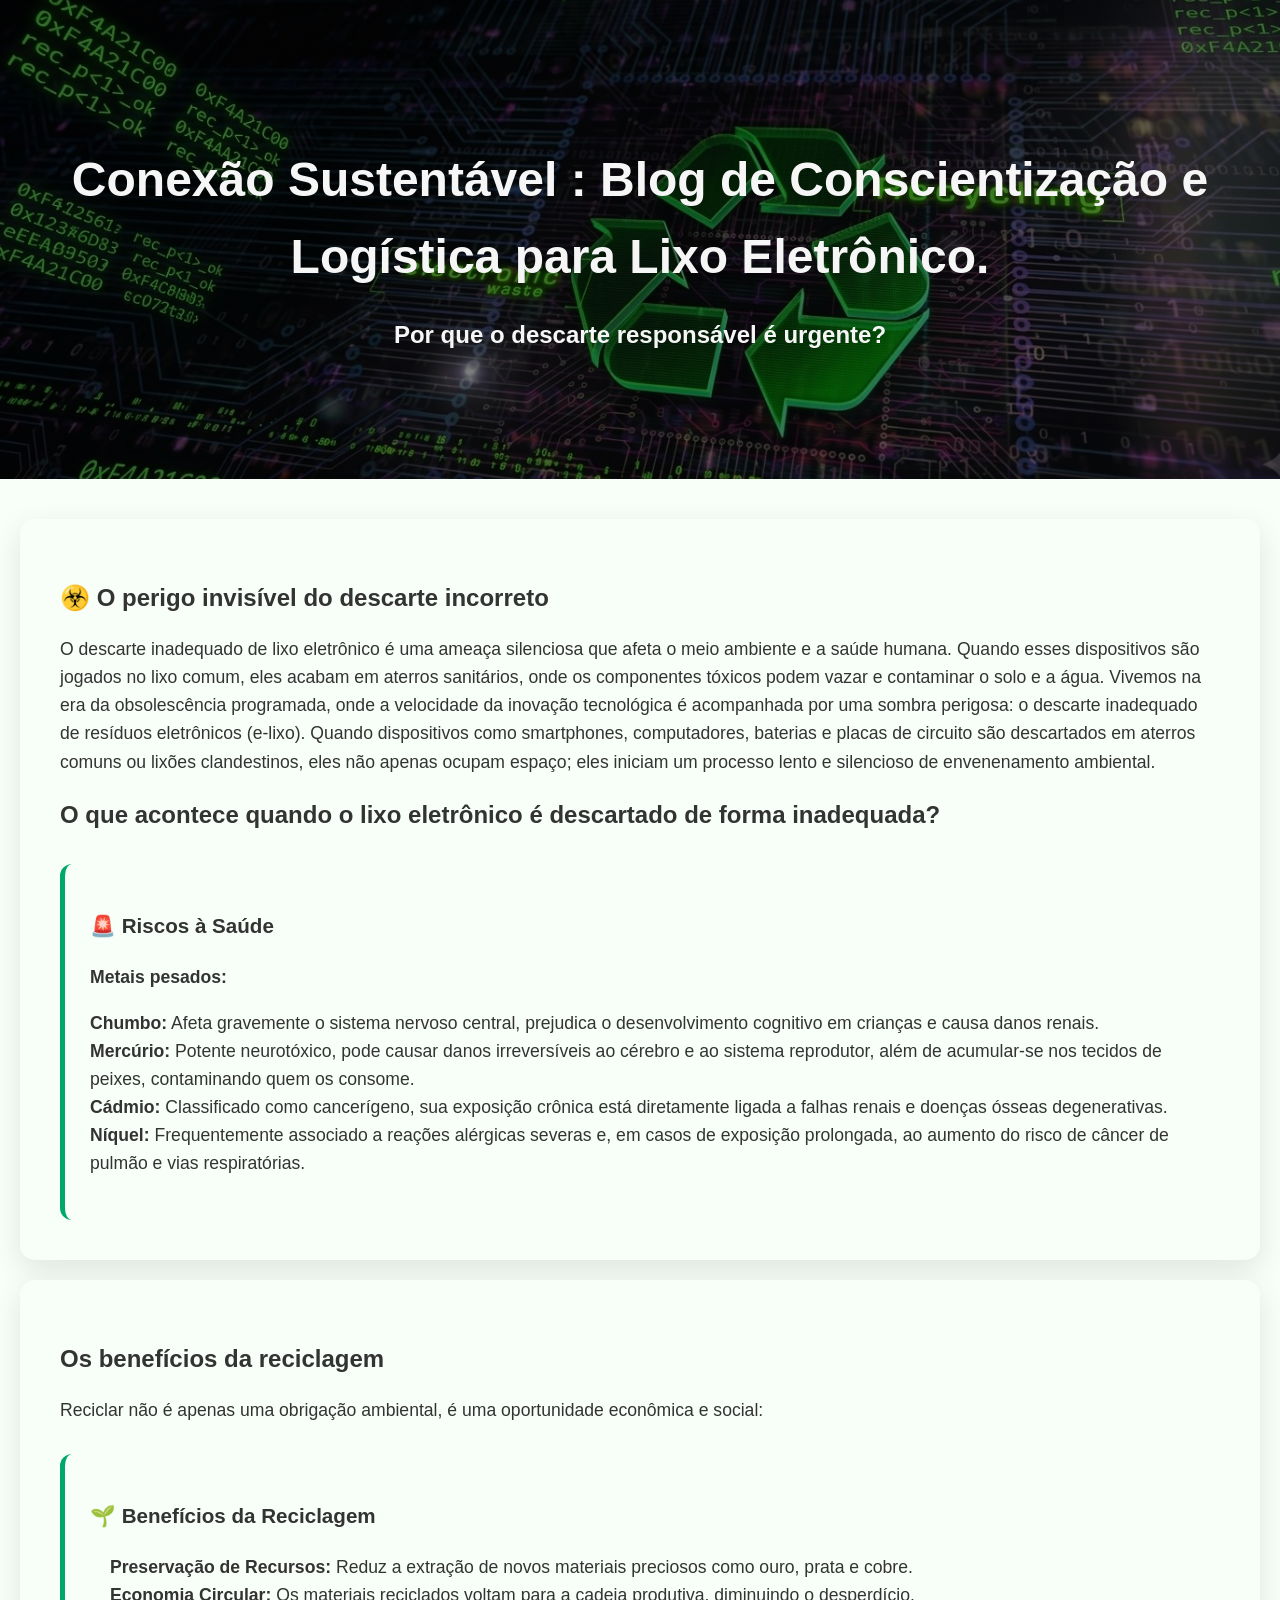
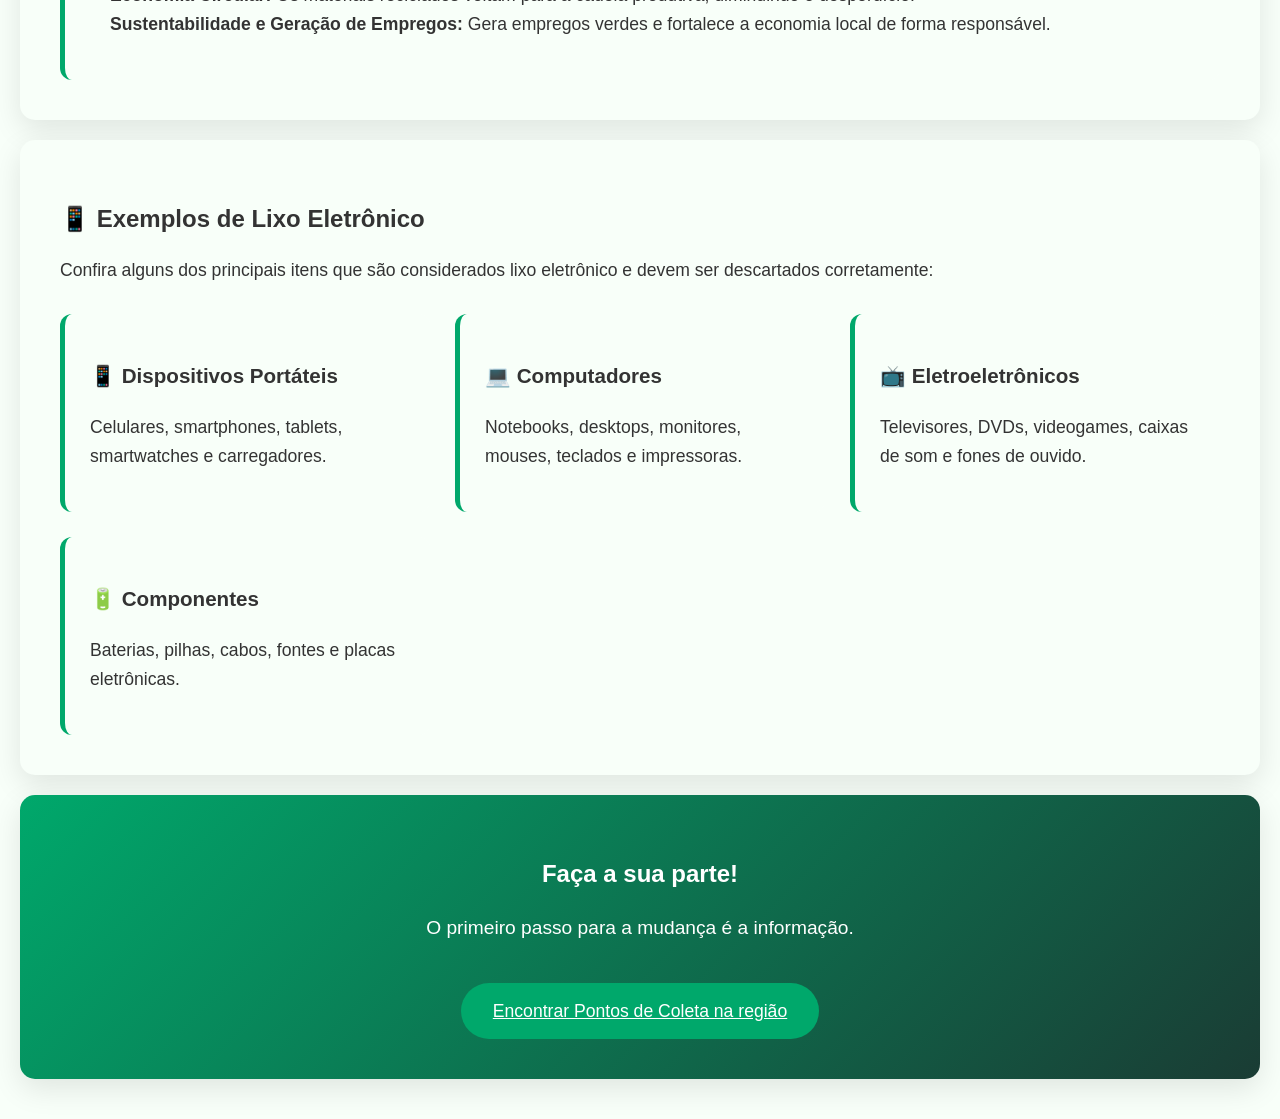
==== index.html @ 5c156427 "Rename main.html to index.html" ====
<!DOCTYPE html>
<html lang="pt-BR">
<head>
    <meta charset="UTF-8">
    <meta name="viewport" content="width=device-width, initial-scale=1.0">
    <link rel="stylesheet" href="style.css">
    <title>O Caminho do Eletrônico</title>
</head>
<body>
    <header>
        <h1>Conexão Sustentável : Blog de Conscientização e Logística para Lixo Eletrônico. </h1>
        <h2>Por que o descarte responsável é urgente?</h2>
    </header>

    <div class="container">

        <!-- Perigo Invisível -->
        <div class="section">
            <h2> ☣️ O perigo invisível do descarte incorreto</h2>
            <p>O descarte inadequado de lixo eletrônico é uma ameaça silenciosa que afeta o meio ambiente e a saúde humana. Quando esses dispositivos são jogados no lixo comum, eles acabam em aterros sanitários, onde os componentes tóxicos podem vazar e contaminar o solo e a água. Vivemos na era da obsolescência programada, onde a velocidade da inovação tecnológica é acompanhada por uma sombra perigosa: o descarte inadequado de resíduos eletrônicos (e-lixo). Quando dispositivos como smartphones, computadores, baterias e placas de circuito são descartados em aterros comuns ou lixões clandestinos, eles não apenas ocupam espaço; eles iniciam um processo lento e silencioso de envenenamento ambiental.</p>
            <h2>O que acontece quando o lixo eletrônico é descartado de forma inadequada?</h2>
            <p></p>
            <div class="card-grid">
                <div class="card" style="grid-column: 1 / -1;">
                    <h3>🚨 Riscos à Saúde</h3>
                    <p><strong>Metais pesados:</strong></p>
                    <ul>
                        <li><strong>Chumbo:</strong> Afeta gravemente o sistema nervoso central, prejudica o desenvolvimento cognitivo em crianças e causa danos renais.</li>
                        <li><strong>Mercúrio:</strong> Potente neurotóxico, pode causar danos irreversíveis ao cérebro e ao sistema reprodutor, além de acumular-se nos tecidos de peixes, contaminando quem os consome.</li>
                        <li><strong>Cádmio:</strong> Classificado como cancerígeno, sua exposição crônica está diretamente ligada a falhas renais e doenças ósseas degenerativas.</li>
                        <li><strong>Níquel:</strong> Frequentemente associado a reações alérgicas severas e, em casos de exposição prolongada, ao aumento do risco de câncer de pulmão e vias respiratórias.</li>
                    </ul>
                    </p>
                </div>
            </div>
        </div>

        <!-- Benefícios da Reciclagem - -->
        <div class="section">
            <h2>Os benefícios da reciclagem</h2>
            <p>Reciclar não é apenas uma obrigação ambiental, é uma oportunidade econômica e social:</p>
            
            <div class="card-grid">
                <div class="card" style="grid-column: 1 / -1;">
                    <h3>🌱 Benefícios da Reciclagem</h3>
                    <ul style="margin-top: 15px; padding-left: 20px;">
                        <li><strong>Preservação de Recursos:</strong> Reduz a extração de novos materiais preciosos como ouro, prata e cobre.</li>
                        <li><strong>Economia Circular:</strong> Os materiais reciclados voltam para a cadeia produtiva, diminuindo o desperdício.</li>
                        <li><strong>Sustentabilidade e Geração de Empregos:</strong> Gera empregos verdes e fortalece a economia local de forma responsável.</li>
                    </ul>
                </div>
            </div>
        </div>

        <!-- Exemplos de Lixo Eletrônico -->
        <div class="section">
            <h2>📱 Exemplos de Lixo Eletrônico</h2>
            <p>Confira alguns dos principais itens que são considerados lixo eletrônico e devem ser descartados corretamente:</p>
            
            <div class="card-grid">
                <div class="card">
                    <h3>📱 Dispositivos Portáteis</h3>
                    <p>Celulares, smartphones, tablets, smartwatches e carregadores.</p>
                </div>
                <div class="card">
                    <h3>💻 Computadores</h3>
                    <p>Notebooks, desktops, monitores, mouses, teclados e impressoras.</p>
                </div>
                <div class="card">
                    <h3>📺 Eletroeletrônicos</h3>
                    <p>Televisores, DVDs, videogames, caixas de som e fones de ouvido.</p>
                </div>
                <div class="card">
                    <h3>🔋 Componentes</h3>
                    <p>Baterias, pilhas, cabos, fontes e placas eletrônicas.</p>
                </div>
            </div>
        </div>

        <div class="section" style="text-align: center; background: linear-gradient(135deg, #00a86b, #1a3c34); color: white;">
            <h2>Faça a sua parte!</h2>
            <p style="font-size: 1.2rem;">O primeiro passo para a mudança é a informação.</p>
            <a href="https://databrasil.net/empresas/31691529000122-COLEM-CENTRAL-OESTE-DE-COMERCIO-DE-LIXO-ELETRONICO-E-METAIS-LTDA" class="btn" target="_blank" rel="noopener noreferrer">Encontrar Pontos de Coleta na região</a>
        </div>

    </div>
    
</body>
</html>
---- style.css ----
:root {
    --primary: #00a86b;
    --dark: #1a3c34;
    --light: #f8fff9;
}
body {
    font-family: 'Segoe UI', sans-serif;
    margin: 0;
    background: var(--light);
    color: #333;
    line-height: 1.6;
}
header {
    background-image: linear-gradient(rgba(0,0,0,0.5), rgba(0,0,0,0.5)), url('recicle.jpg');
    background-size: cover;       /* Preenche toda a área sem distorcer */
    background-position: center;  /* Centraliza a imagem */
    background-repeat: no-repeat; /* Não repete a imagem */
    color: rgb(247, 246, 246);
    text-align: center;
    padding: 110px 40px;
}
h1 {
    font-size: 3rem;
    margin-bottom: 15px;
    padding: 0 20px;
}
h2 {
    font-size: 1.5rem;
    margin-bottom: 15px;
}
.container {
    max-width: 1400px;
    margin: 0 auto;
    padding: 20px;
}
.section {
    margin: 20px 0;
    padding: 40px;
    background: var(--light);
    border-radius: 15px;
    box-shadow: 0 10px 30px rgba(0,0,0,0.1);
    font-size: 1.1rem;
}
.card-grid {
    display: grid;
    grid-template-columns: repeat(auto-fit, minmax(300px, 1fr));
    gap: 25px;
    margin-top: 30px;
}
.card {
    background: #f8fff9;
    padding: 25px;
    border-radius: 12px;
    border-left: 5px solid var(--primary);
    transition: transform 0.3s ease, box-shadow 0.3s ease;
}

.card:hover {
    transform: translateY(-5px);
    box-shadow: 0 10px 20px rgba(0,0,0,0.1);
}
.icon {
    font-size: 2.5rem;
    color: var(--primary);
    margin-bottom: 15px;
}
.btn {
    background: var(--primary);
    color: white;
    padding: 14px 32px;
    border: none;
    border-radius: 50px;
    font-size: 1.1rem;
    cursor: pointer;
    display: inline-block;
    margin-top: 20px;
    transition: 0.3s;
}
.btn:hover {
    background: #008c59;
    transform: scale(1.05);
}
ul {
    list-style: none;
    padding: 0;
}
.ul li {
    padding: 10px 0;
    position: relative;
    padding-left: 30px;
}
.ul li:before {
    content: "✓";
    color: var(--primary);
    font-weight: bold;
    position: absolute;
    left: 0;
}
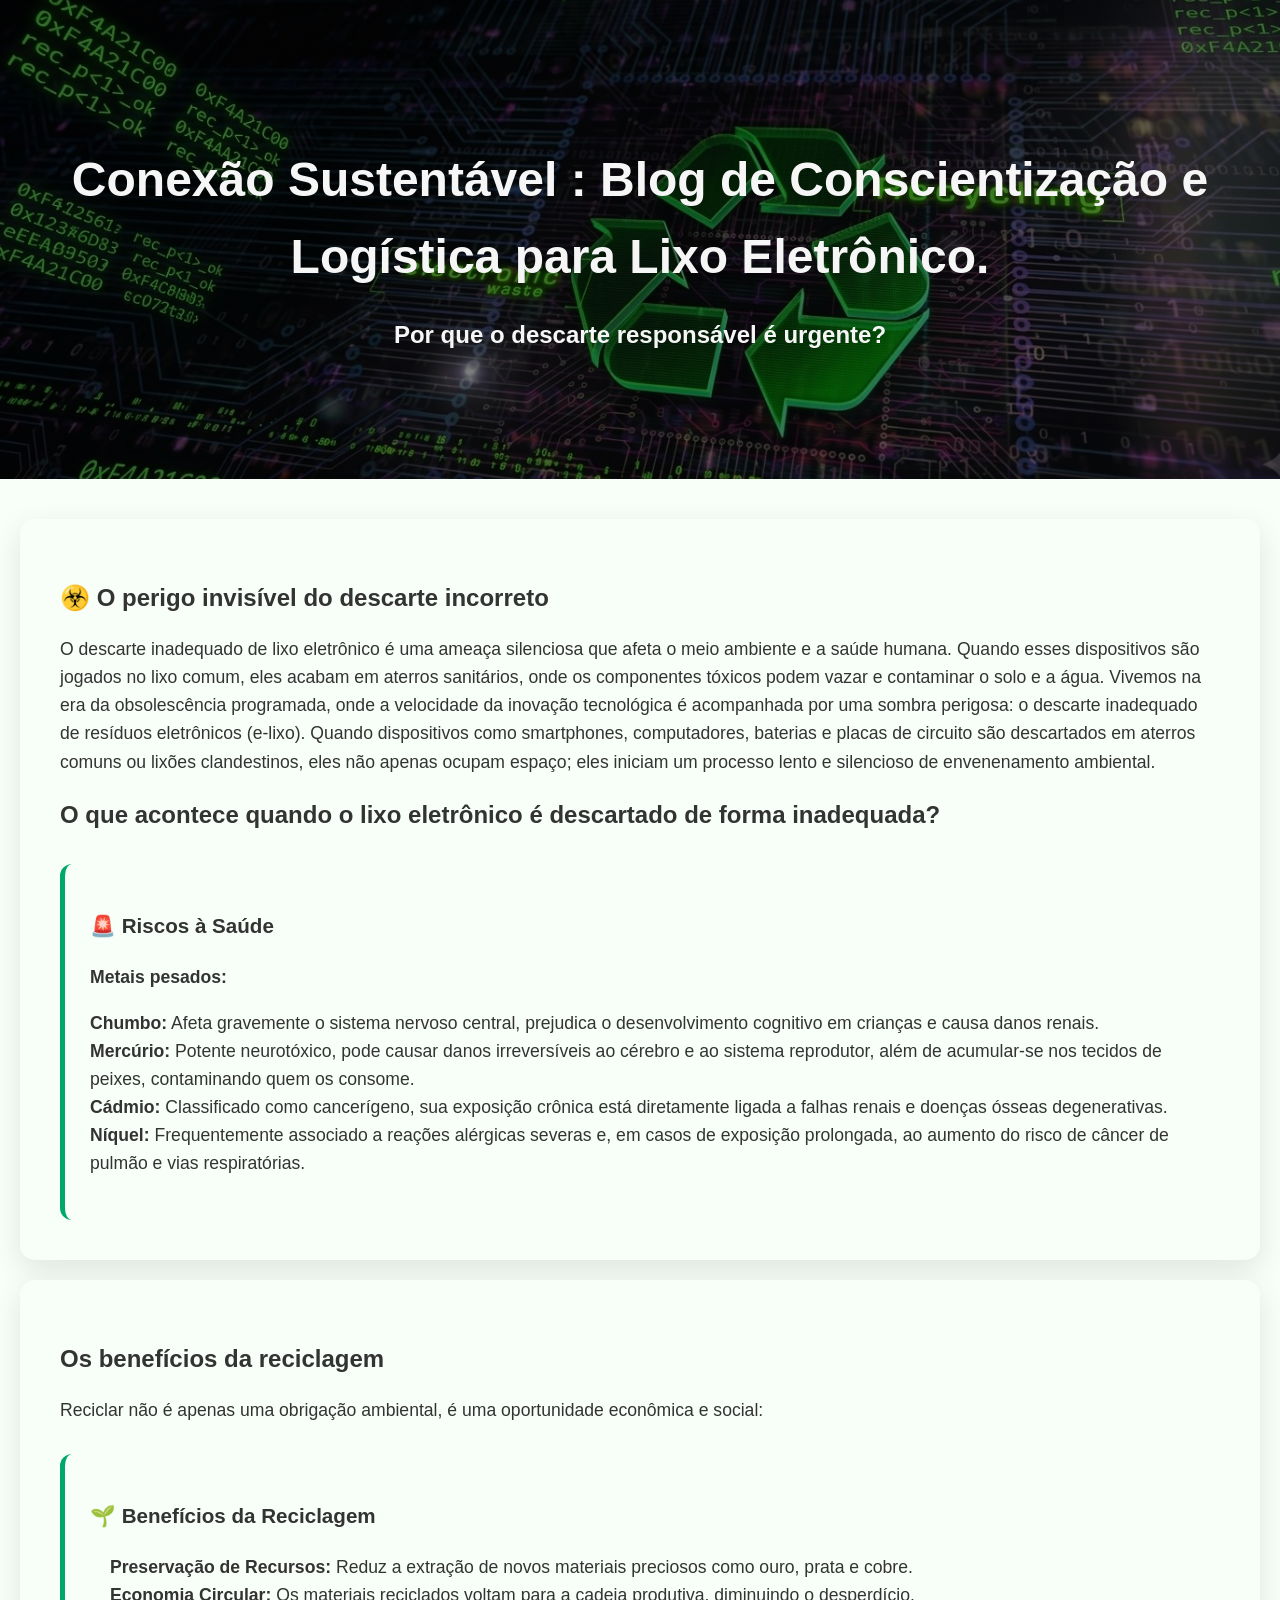
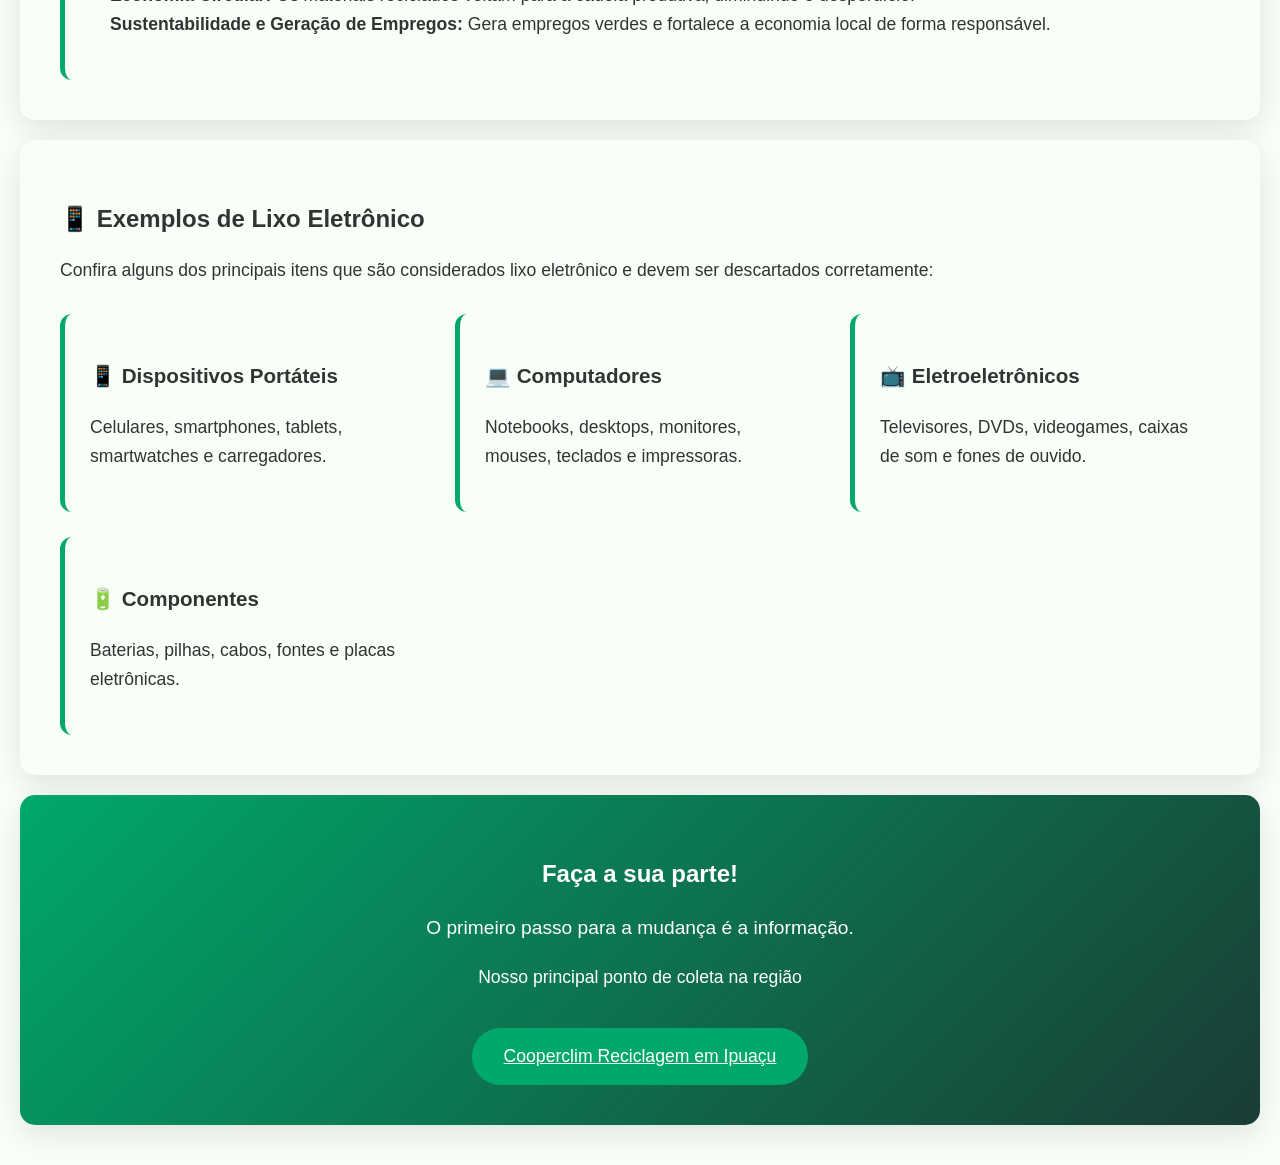
==== commit c8b381eb: "atualização do local de coleta" ====
--- a/index.html
+++ b/index.html
@@ -5,6 +5,16 @@
     <meta name="viewport" content="width=device-width, initial-scale=1.0">
     <link rel="stylesheet" href="style.css">
     <title>O Caminho do Eletrônico</title>
+    <!-- Código do Google Analytics -->
+    <script async src="https://www.googletagmanager.com/gtag/js?id=G-01R3ZZYDB7"></script>
+    <script>
+     window.dataLayer = window.dataLayer || [];
+     function gtag(){dataLayer.push(arguments);}
+     gtag('js', new Date());
+
+     gtag('config', 'G-01R3ZZYDB7');
+    </script>
+
 </head>
 <body>
     <header>
@@ -80,7 +90,8 @@
         <div class="section" style="text-align: center; background: linear-gradient(135deg, #00a86b, #1a3c34); color: white;">
             <h2>Faça a sua parte!</h2>
             <p style="font-size: 1.2rem;">O primeiro passo para a mudança é a informação.</p>
-            <a href="https://databrasil.net/empresas/31691529000122-COLEM-CENTRAL-OESTE-DE-COMERCIO-DE-LIXO-ELETRONICO-E-METAIS-LTDA" class="btn" target="_blank" rel="noopener noreferrer">Encontrar Pontos de Coleta na região</a>
+            <P>Nosso principal ponto de coleta na região</P>
+            <a href="https://www.google.com/maps/place/Cooperclim+Reciclagem/@-26.6267582,-52.4493419,1008m/data=!3m2!1e3!4b1!4m6!3m5!1s0x94e527ba36044575:0xe616c093954995c2!8m2!3d-26.6267582!4d-52.4493419!16s%2Fg%2F11zfn717ww?entry=ttu&g_ep=EgoyMDI2MDYwMy4xIKXMDSoASAFQAw%3D%3D" class="btn" target="_blank" rel="noopener noreferrer">Cooperclim Reciclagem em Ipuaçu</a>
         </div>
 
     </div>
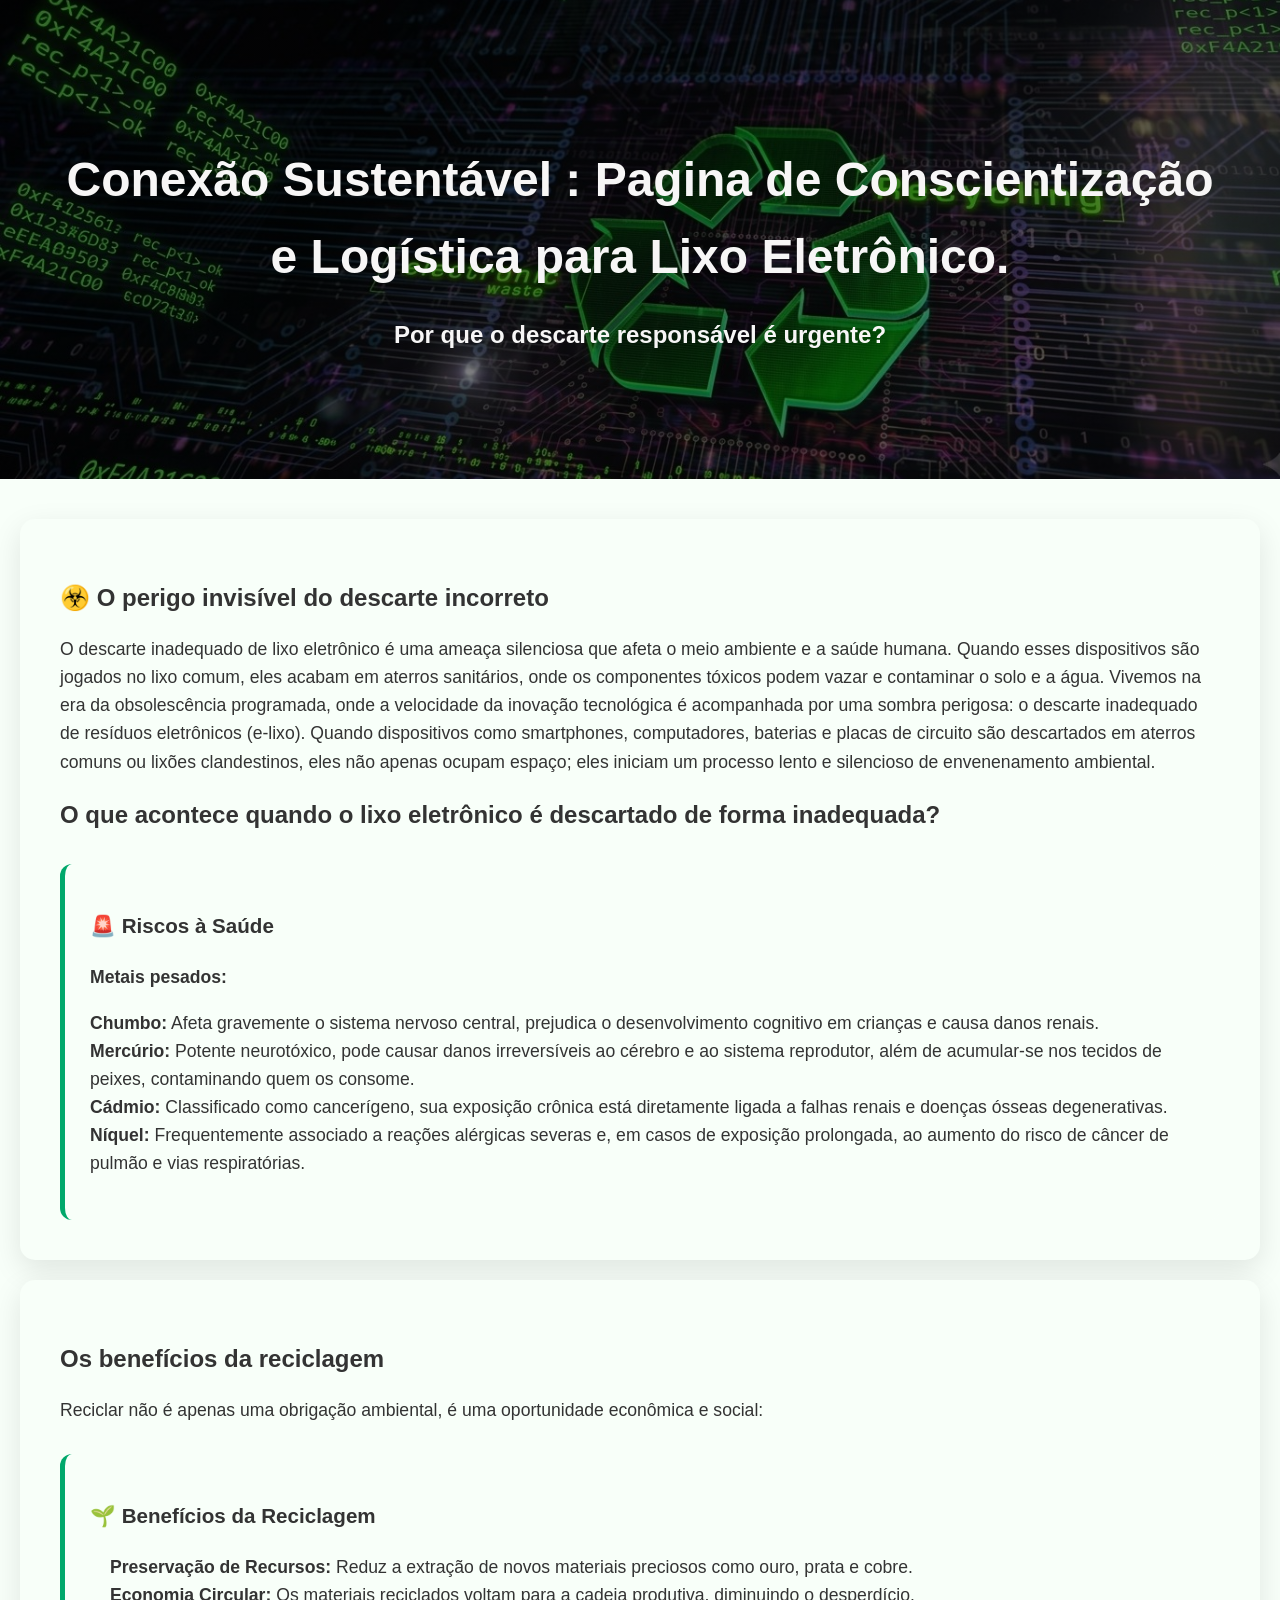
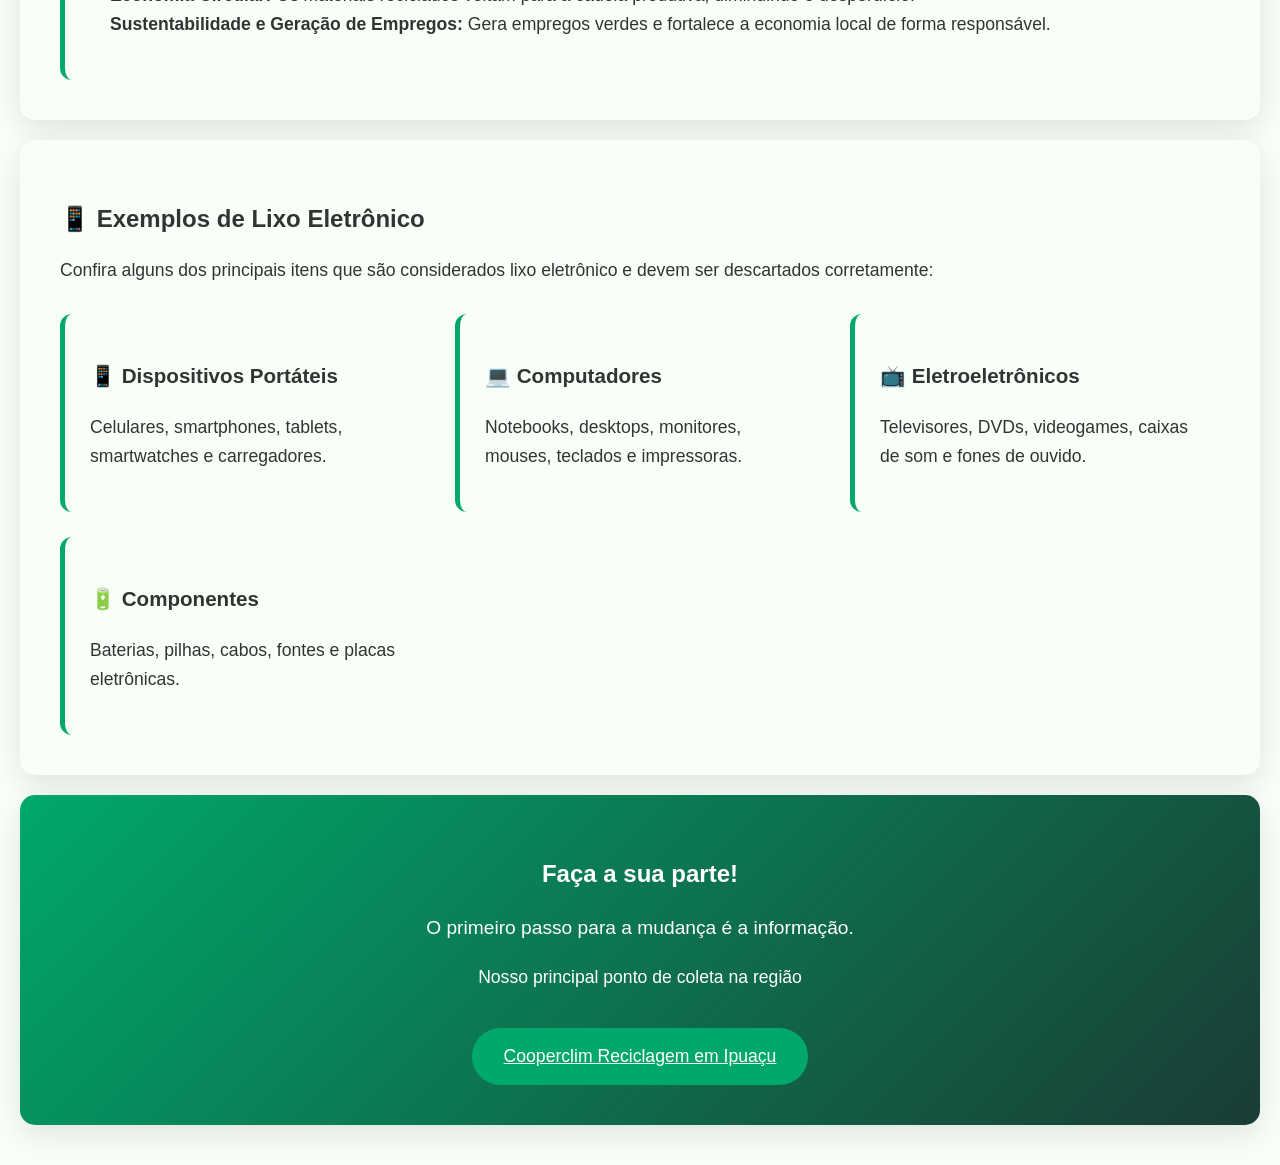
==== commit 6255d6ac: "atualização titulo página" ====
--- a/index.html
+++ b/index.html
@@ -18,7 +18,7 @@
 </head>
 <body>
     <header>
-        <h1>Conexão Sustentável : Blog de Conscientização e Logística para Lixo Eletrônico. </h1>
+        <h1>Conexão Sustentável : Pagina de Conscientização e Logística para Lixo Eletrônico. </h1>
         <h2>Por que o descarte responsável é urgente?</h2>
     </header>
 
--- a/style.css
+++ b/style.css
@@ -13,13 +13,13 @@
 header {
     background-image: linear-gradient(rgba(0,0,0,0.5), rgba(0,0,0,0.5)), url('recicle.jpg');
     background-size: cover;       /* Preenche toda a área sem distorcer */
-    background-position: center;  /* Centraliza a imagem */
+    background-position: center center;  /* Centra imagem */
     background-repeat: no-repeat; /* Não repete a imagem */
     color: rgb(247, 246, 246);
     text-align: center;
     padding: 110px 40px;
 }
-h1 {
+h1 {    
     font-size: 3rem;
     margin-bottom: 15px;
     padding: 0 20px;
@@ -95,4 +95,14 @@
     font-weight: bold;
     position: absolute;
     left: 0;
+}
+@media (max-width: 600px) {
+    header {
+        padding: 60px 20px; /* Reduz o tamanho do header */
+        background-position: center;
+        background-size: cover; 
+    }
+    h1 {
+        font-size: 1.8rem; /* Diminui o texto para caber melhor */
+    }
 }
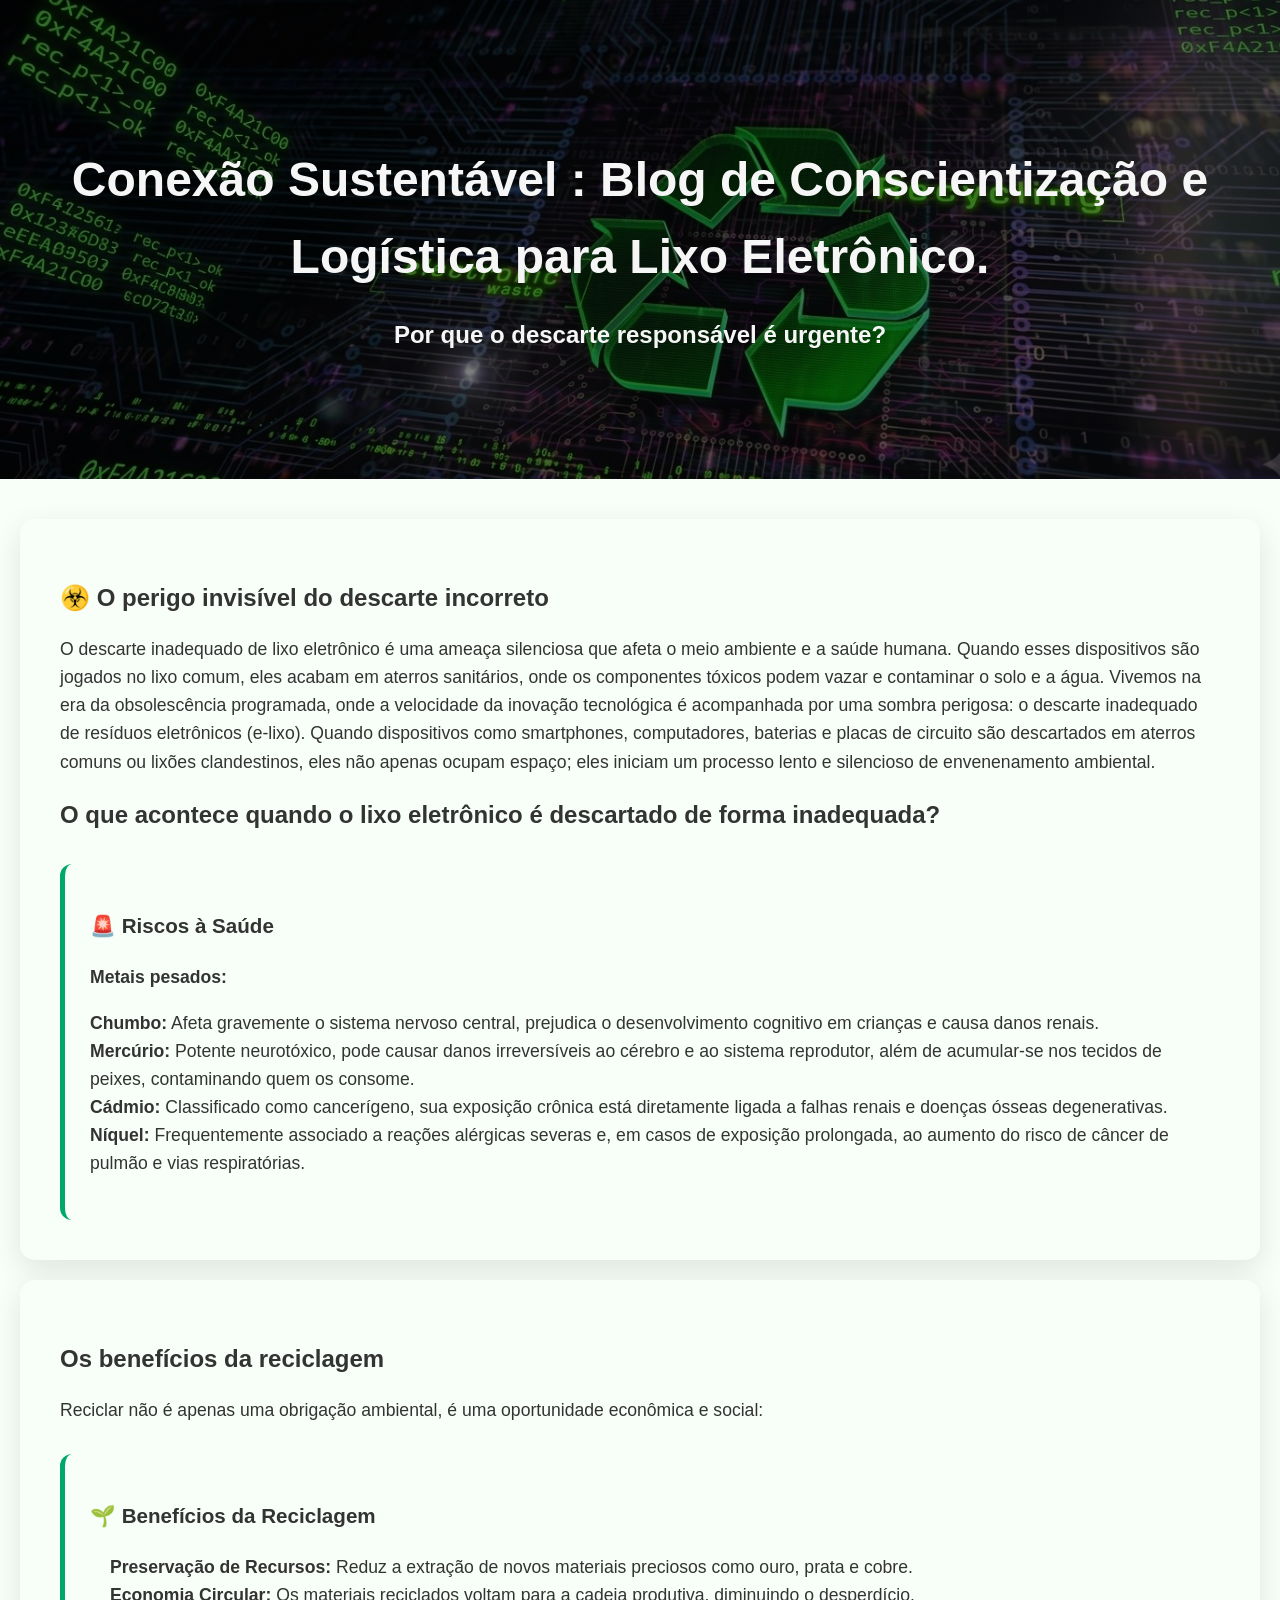
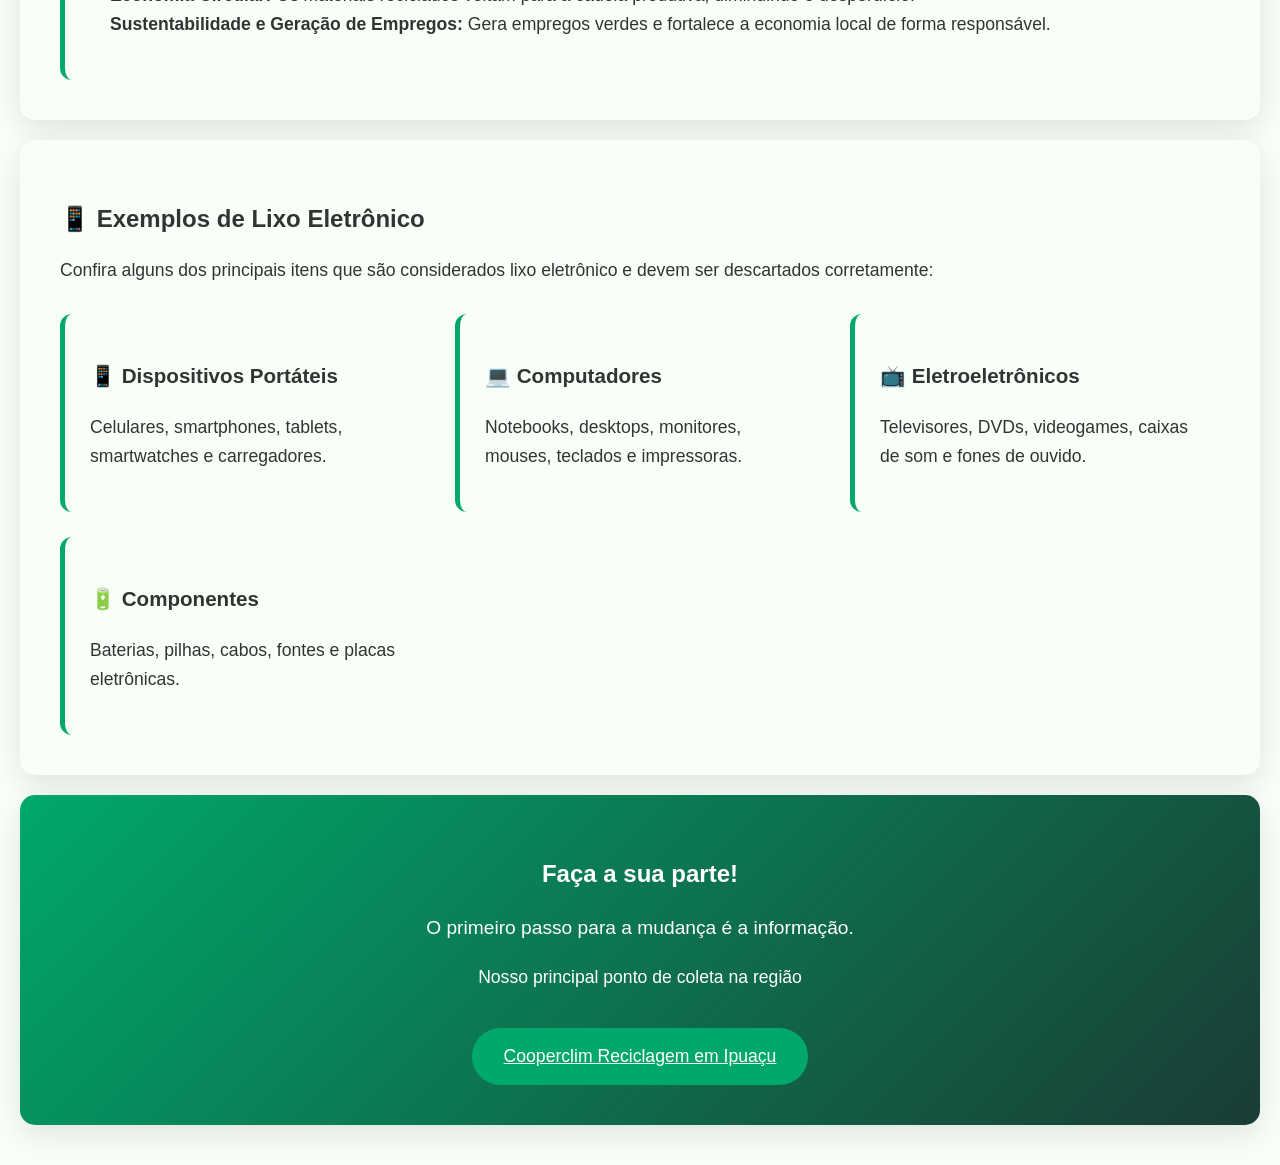
==== commit dbad89a5: "atualização titulo" ====
--- a/index.html
+++ b/index.html
@@ -18,7 +18,7 @@
 </head>
 <body>
     <header>
-        <h1>Conexão Sustentável : Pagina de Conscientização e Logística para Lixo Eletrônico. </h1>
+        <h1>Conexão Sustentável : Blog de Conscientização e Logística para Lixo Eletrônico. </h1>
         <h2>Por que o descarte responsável é urgente?</h2>
     </header>
 
